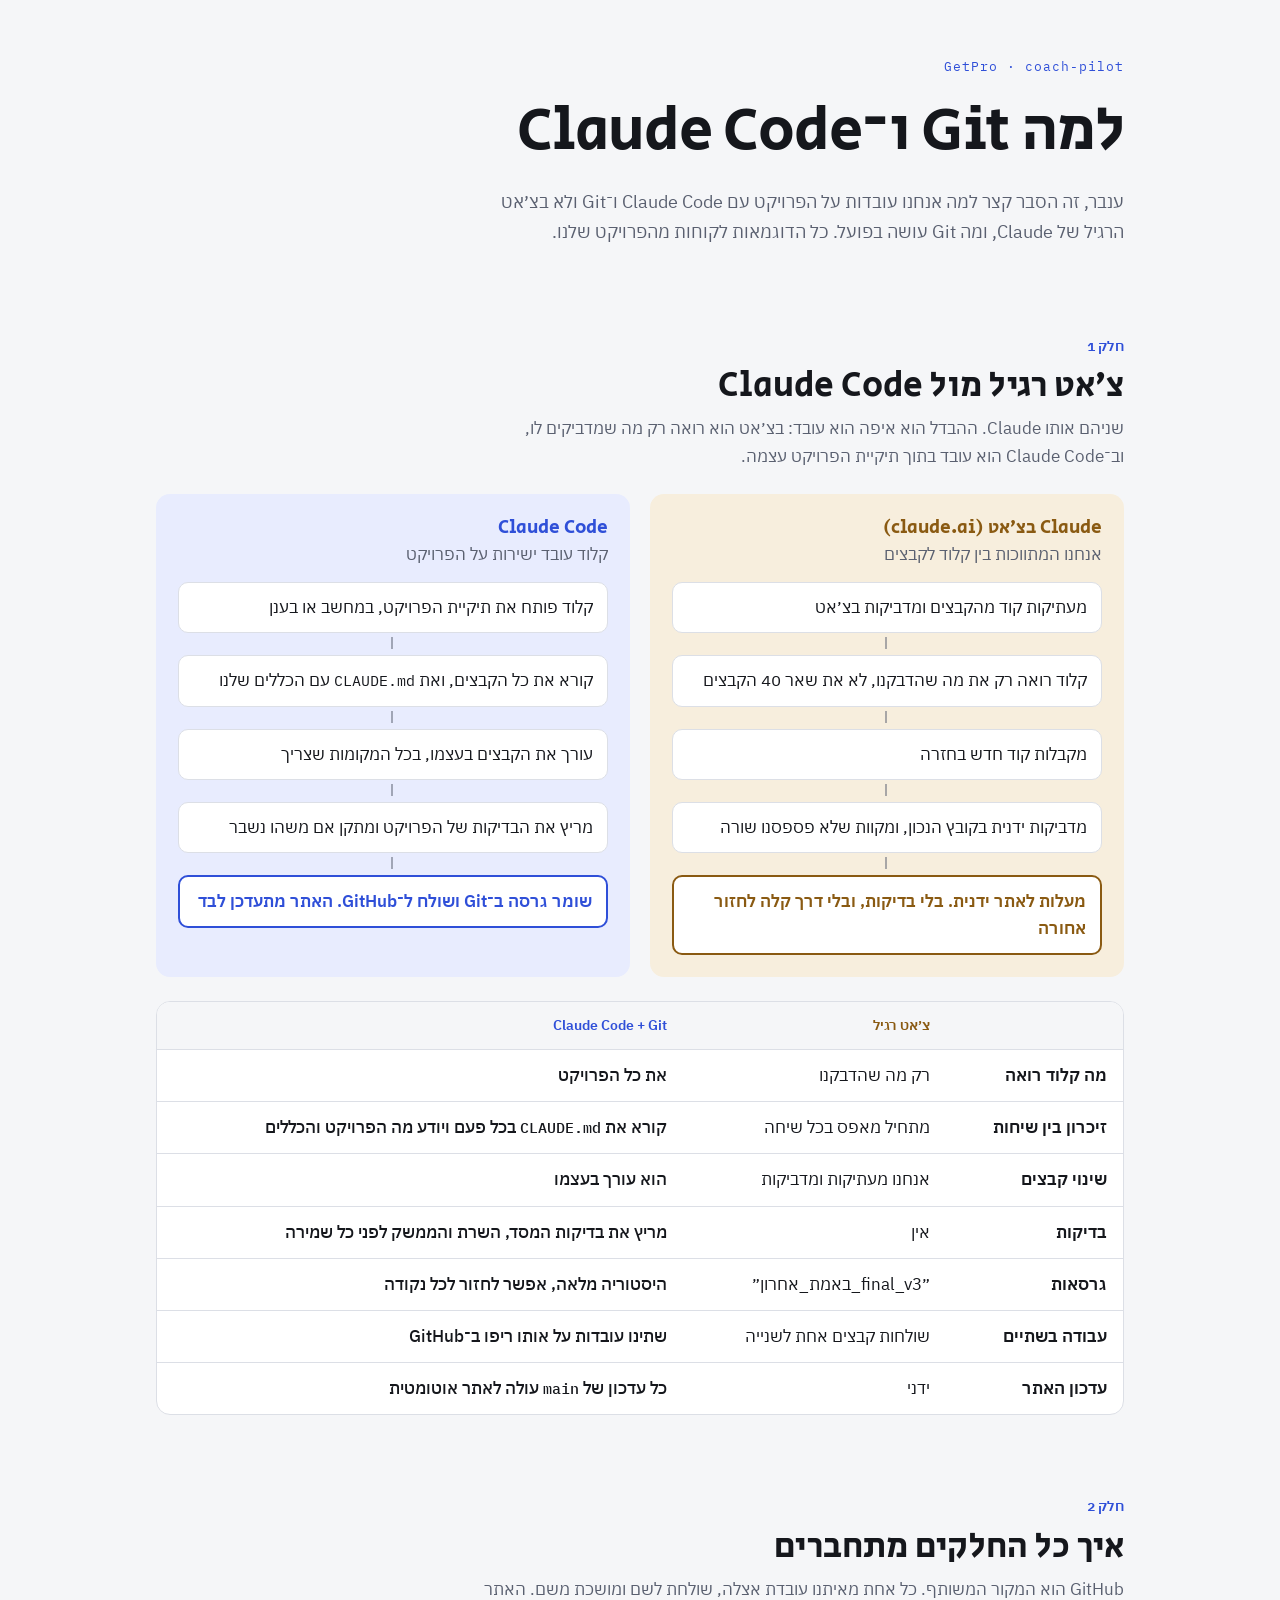
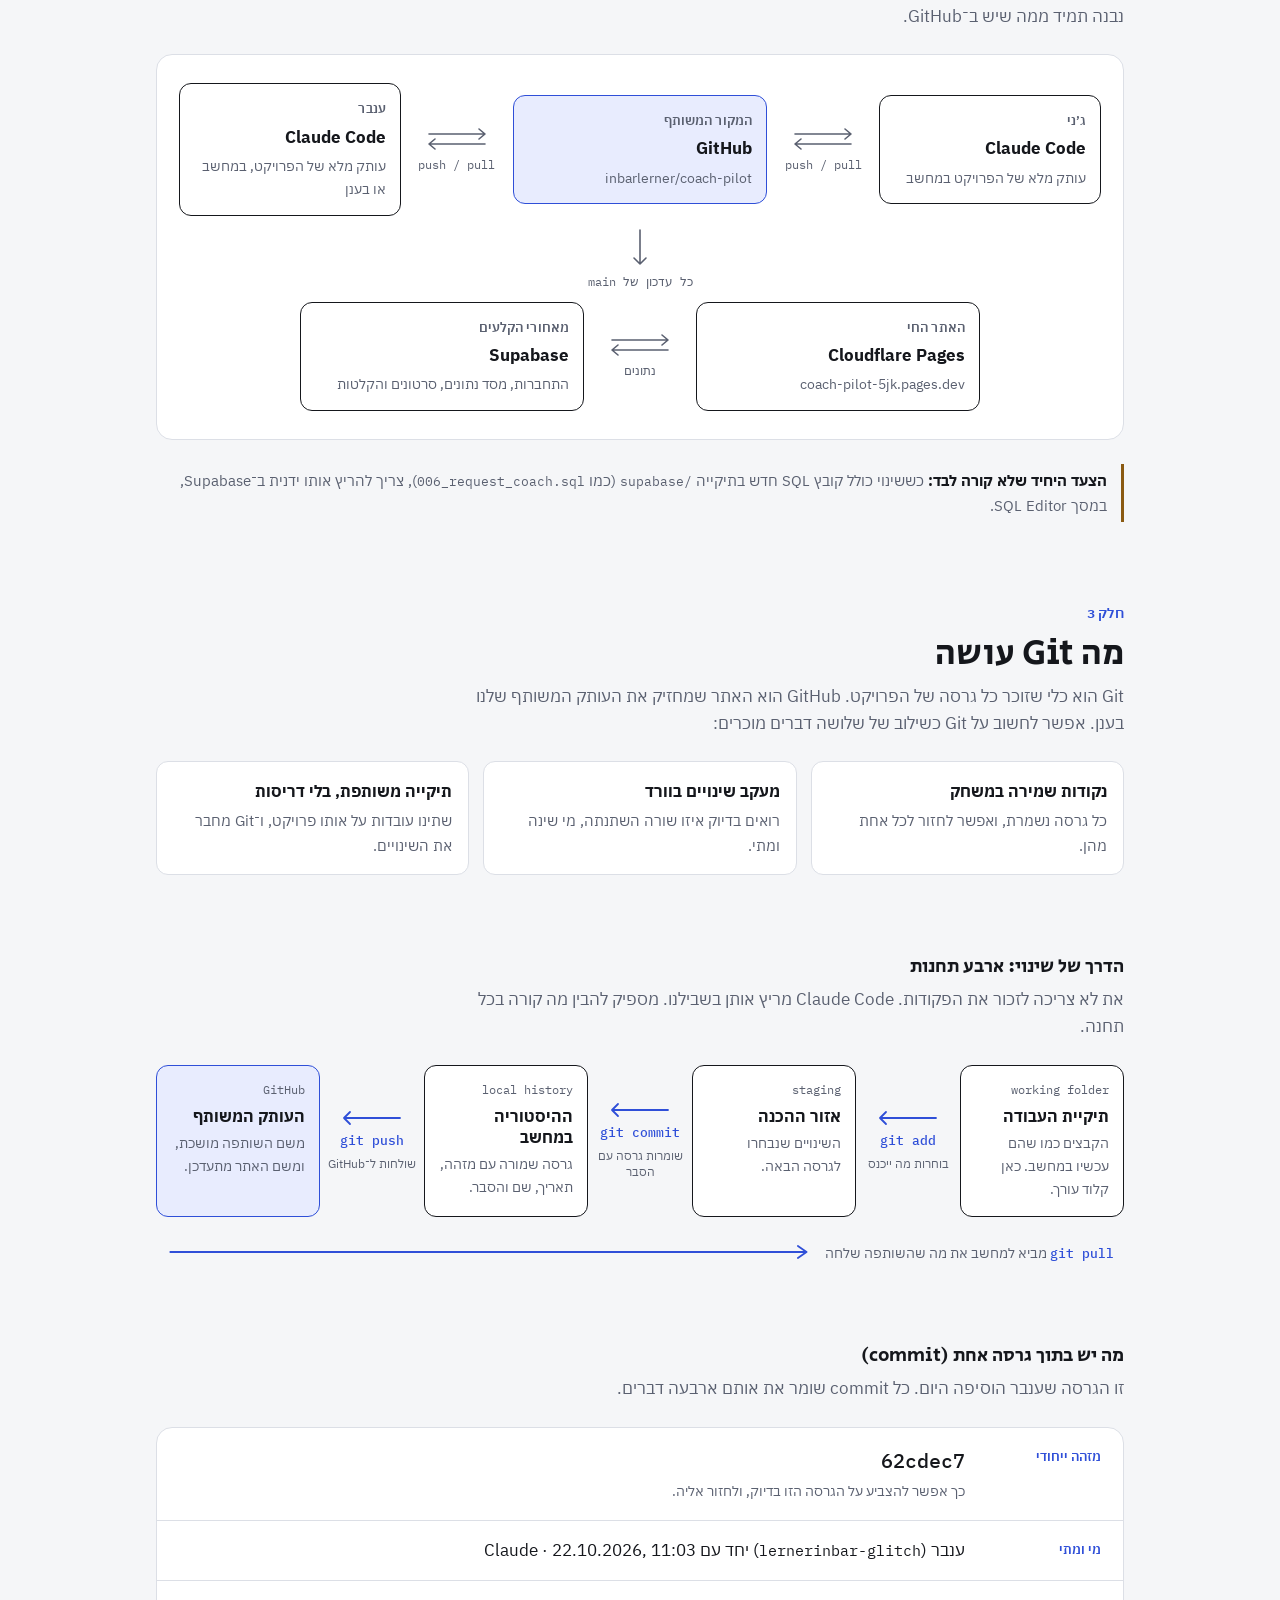
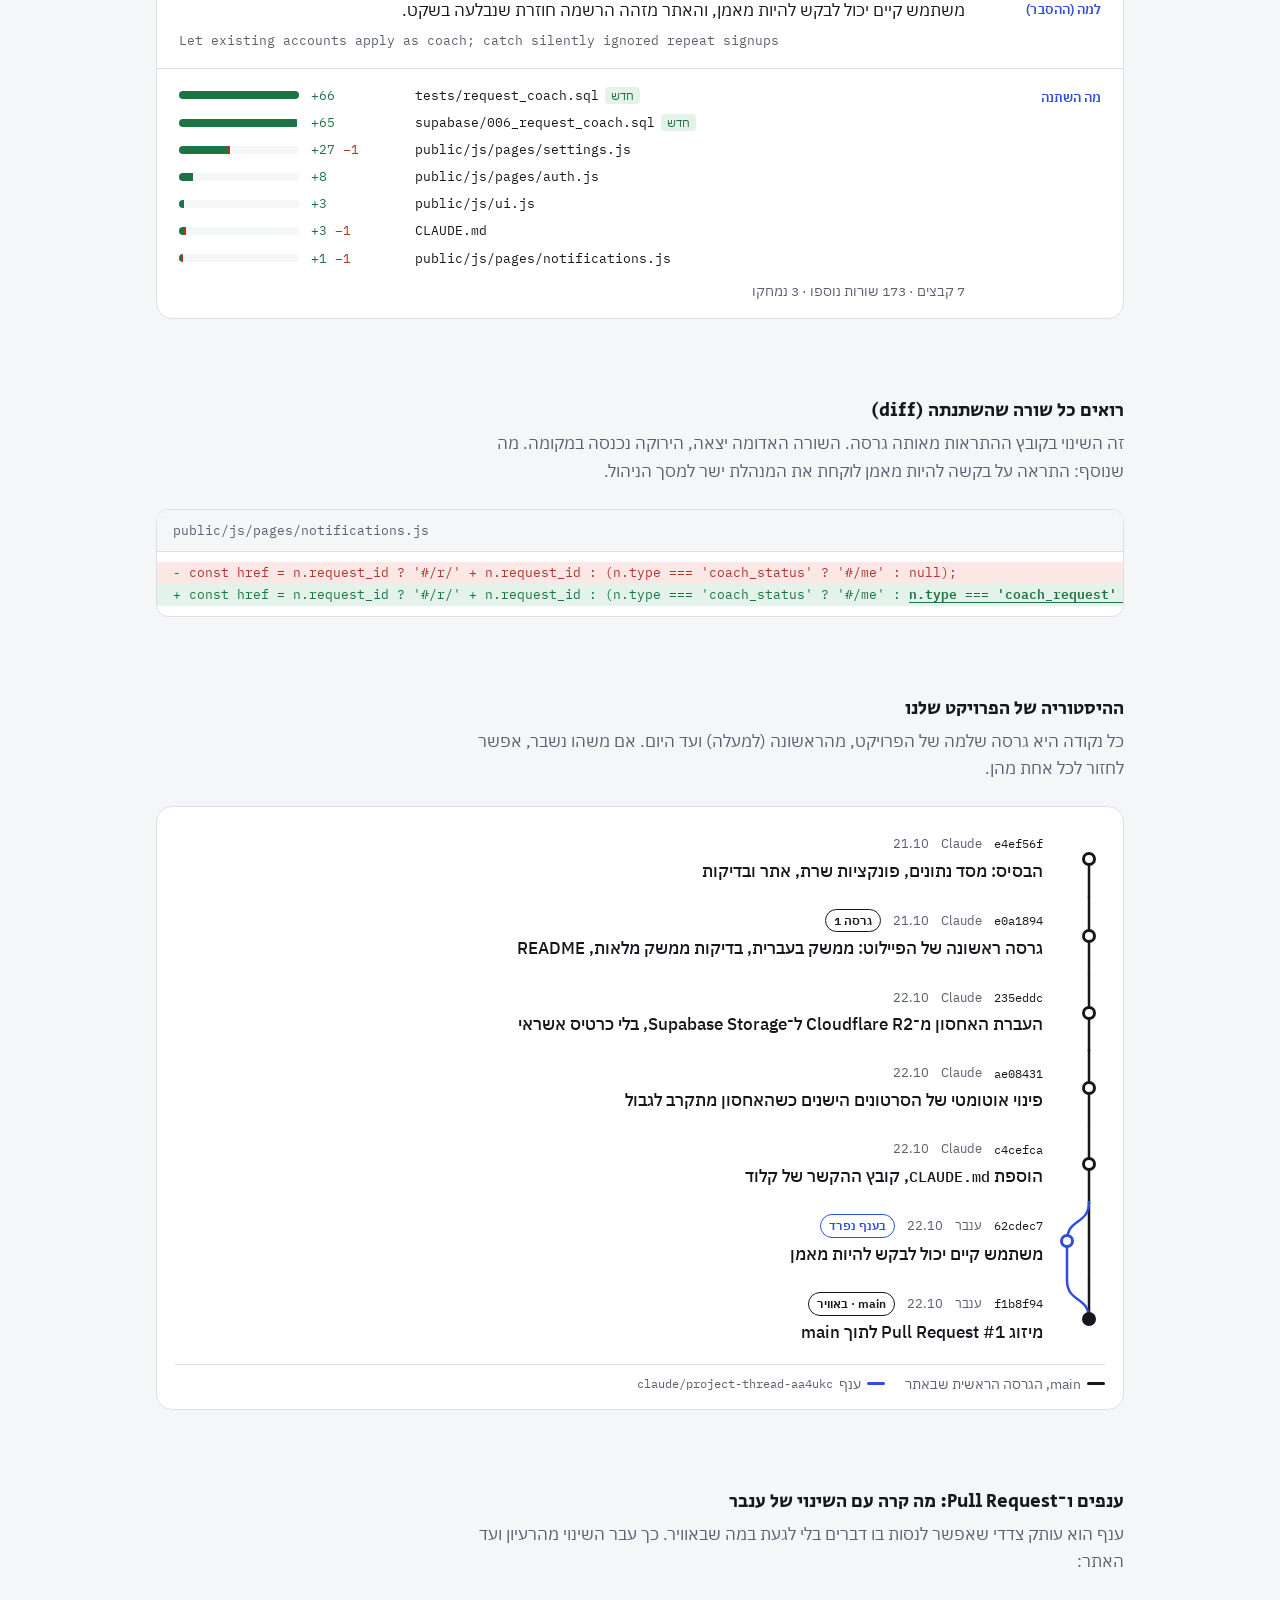
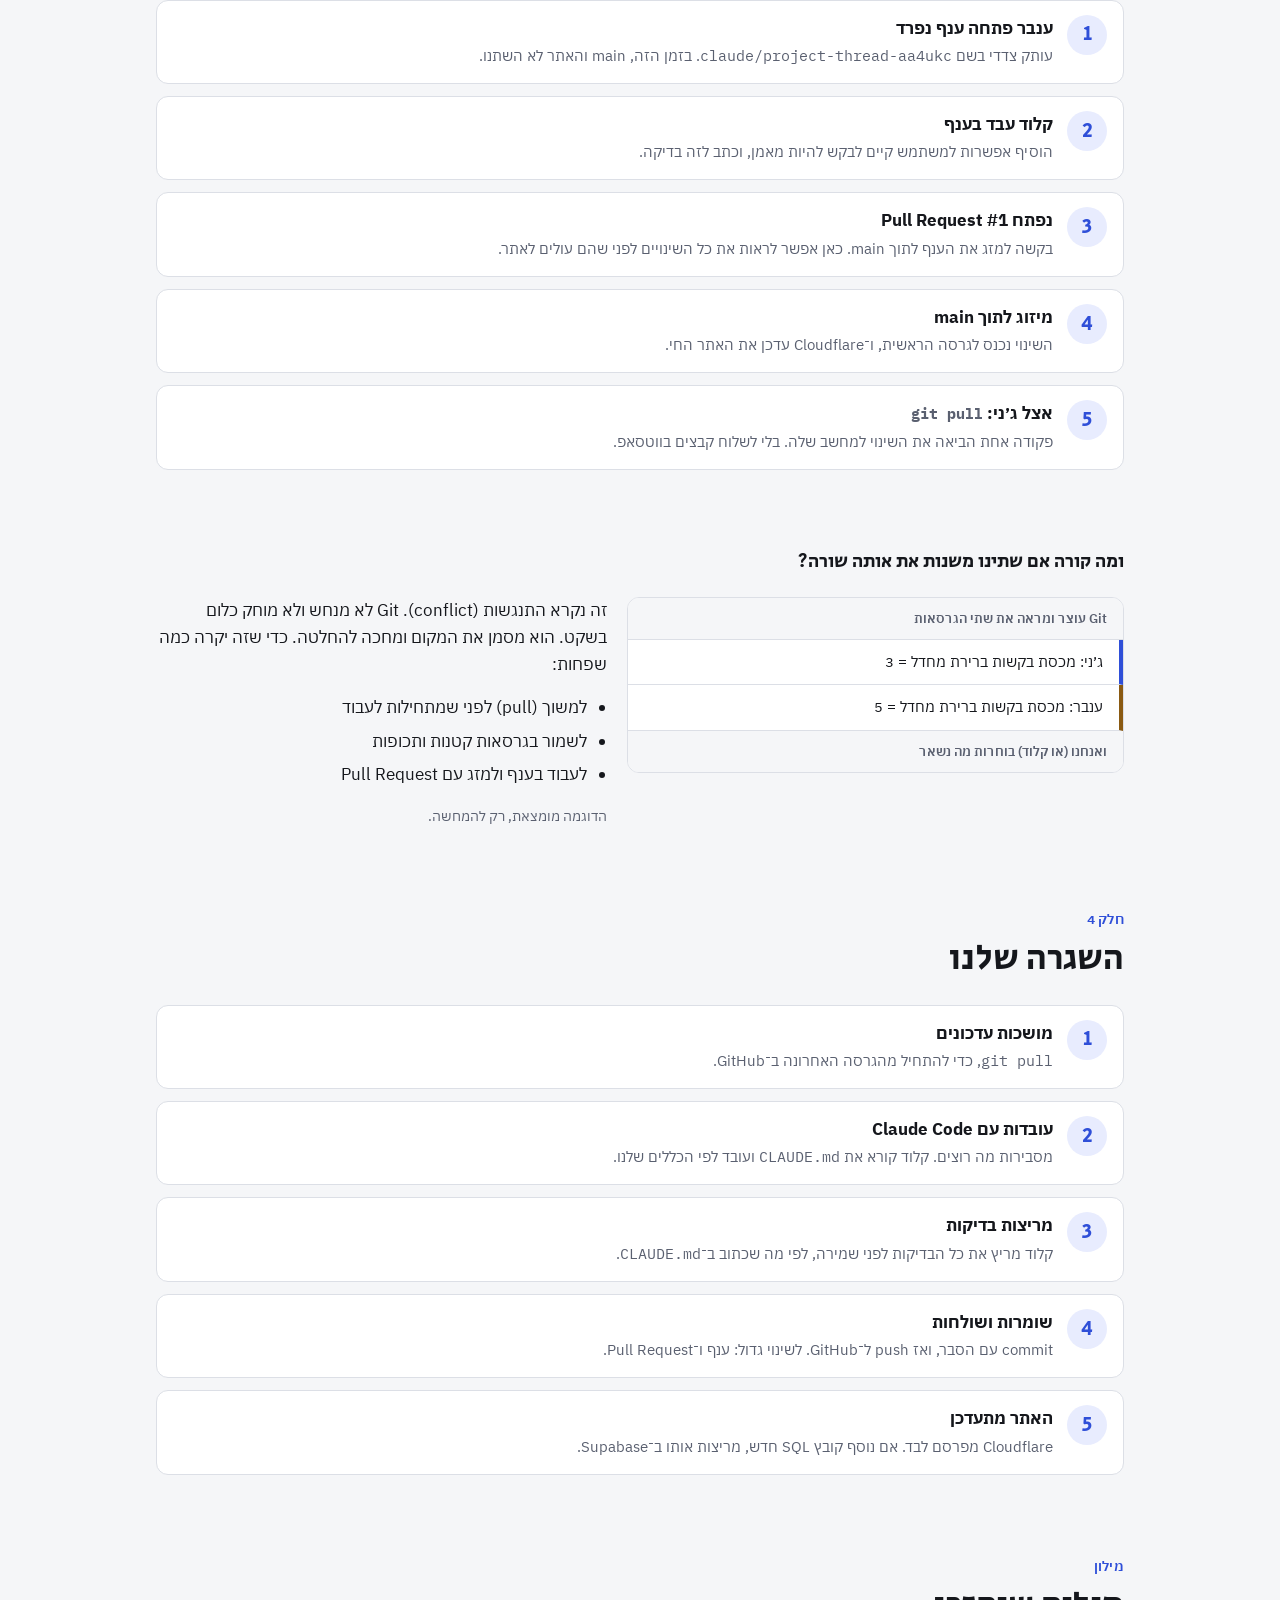
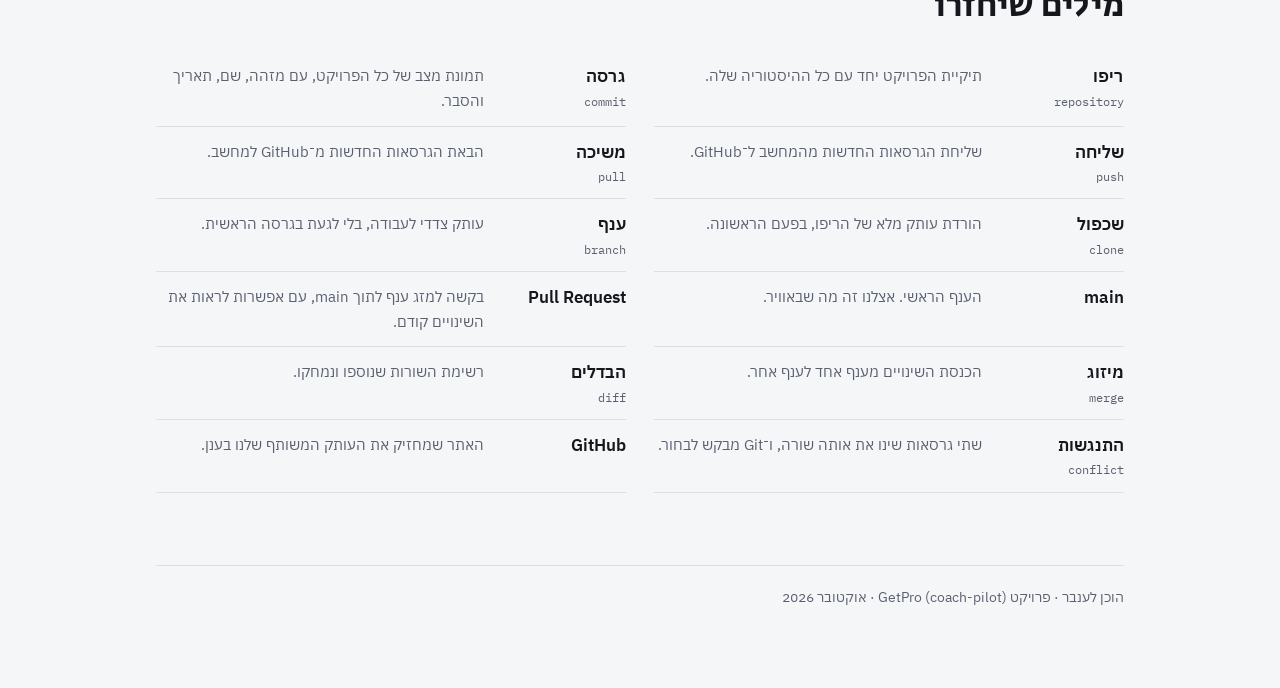
==== docs/git-for-inbar.html @ 62d268b4 "Add AI coach plan, kitesurf trick cards, Git explainer and meeting agenda - docs/ai-coach-plan.md: d" ====
<!doctype html>
<html lang="he" dir="rtl">
<head>
<meta charset="utf-8">
<meta name="viewport" content="width=device-width, initial-scale=1, viewport-fit=cover">
<title>למה Git ו־Claude Code</title>
<link rel="preconnect" href="https://fonts.googleapis.com">
<link rel="preconnect" href="https://fonts.gstatic.com" crossorigin>
<link rel="stylesheet" href="https://fonts.googleapis.com/css2?family=IBM+Plex+Mono:wght@400;500&family=IBM+Plex+Sans+Hebrew:wght@400;500;600;700&family=Secular+One&display=swap">
<style>
/* Layout: one reading column of stacked diagrams. Ink-on-paper like the GetPro UI, one cobalt accent for "the way we work". */
:root {
  --paper: #F5F6F8;
  --surface: #FFFFFF;
  --ink: #15171C;
  --muted: #5A6070;
  --line: #DCDFE6;
  --accent: #2F4FD8;
  --accent-soft: #E8ECFE;
  --warm: #8A5A12;
  --warm-soft: #F7EEDD;
  --add: #1C7445;
  --add-bg: #E3F3EA;
  --del: #B0342A;
  --del-bg: #FBE8E6;
  --display: "Secular One", "Arial Hebrew", "Rubik", system-ui, sans-serif;
  --body: "IBM Plex Sans Hebrew", "Arial Hebrew", "Segoe UI", system-ui, sans-serif;
  --mono: "IBM Plex Mono", ui-monospace, "SF Mono", Menlo, monospace;
  color-scheme: light;
}
@media (prefers-color-scheme: dark) {
  :root:not([data-theme="light"]) {
    --paper: #111318; --surface: #1A1D24; --ink: #ECEEF3; --muted: #A1A7B5; --line: #2D323C;
    --accent: #93A6FF; --accent-soft: #222A4A; --warm: #E6BE79; --warm-soft: #2E2616;
    --add: #74D3A0; --add-bg: #142E20; --del: #FF9188; --del-bg: #3A1D1A;
    color-scheme: dark;
  }
}
:root[data-theme="dark"] {
  --paper: #111318; --surface: #1A1D24; --ink: #ECEEF3; --muted: #A1A7B5; --line: #2D323C;
  --accent: #93A6FF; --accent-soft: #222A4A; --warm: #E6BE79; --warm-soft: #2E2616;
  --add: #74D3A0; --add-bg: #142E20; --del: #FF9188; --del-bg: #3A1D1A;
  color-scheme: dark;
}

* { box-sizing: border-box; }
html { padding-top: env(safe-area-inset-top, 0px); padding-bottom: env(safe-area-inset-bottom, 0px); }
body {
  margin: 0; background: var(--paper); color: var(--ink);
  font-family: var(--body); font-size: 16.5px; line-height: 1.65;
  -webkit-font-smoothing: antialiased;
}
.wrap {
  max-width: 1000px; margin: 0 auto;
  padding-left: max(16px, env(safe-area-inset-left, 0px));
  padding-right: max(16px, env(safe-area-inset-right, 0px));
  padding-block: 56px 80px;
}
h1, h2, h3 { font-family: var(--display); font-weight: 400; line-height: 1.2; text-wrap: balance; margin: 0; }
h1 { font-size: clamp(2.3rem, 6vw, 3.8rem); letter-spacing: -0.01em; }
h2 { font-size: clamp(1.6rem, 3.6vw, 2.2rem); }
h3 { font-size: 1.2rem; }
p { margin: 0; }
.ltr { direction: ltr; unicode-bidi: isolate; }
code, .mono { font-family: var(--mono); font-size: 0.88em; }
.muted { color: var(--muted); }
.stack { display: flex; flex-direction: column; gap: 16px; }
.prose { max-width: 66ch; }

/* hero */
.hero { display: flex; flex-direction: column; gap: 18px; padding-bottom: 8px; }
.kicker { font-family: var(--mono); font-size: 0.8rem; letter-spacing: 0.08em; color: var(--accent); direction: ltr; unicode-bidi: isolate; text-align: right; }
.lede { font-size: 1.15rem; color: var(--muted); max-width: 60ch; }

section { margin-top: 80px; display: flex; flex-direction: column; gap: 24px; }
.sec-head { display: flex; flex-direction: column; gap: 8px; }
.sec-label { font-size: 0.85rem; font-weight: 600; color: var(--accent); letter-spacing: 0.02em; }

/* --- 1. chat vs code --- */
.versus { display: grid; grid-template-columns: 1fr 1fr; gap: 20px; }
.lane { border-radius: 14px; padding: 22px; display: flex; flex-direction: column; gap: 14px; min-width: 0; }
.lane.chat { background: var(--warm-soft); }
.lane.code { background: var(--accent-soft); }
.lane-head { display: flex; flex-direction: column; gap: 2px; }
.lane.chat .lane-head h3 { color: var(--warm); }
.lane.code .lane-head h3 { color: var(--accent); }
.flow { list-style: none; margin: 0; padding: 0; display: flex; flex-direction: column; gap: 22px; }
.flow li {
  position: relative; background: var(--surface); border-radius: 10px; padding: 11px 14px;
  border: 1px solid var(--line);
}
.flow li:not(:last-child)::after {
  content: ""; position: absolute; right: 50%; bottom: -17px; width: 2px; height: 12px;
  background: var(--muted); opacity: 0.5;
}
.flow li.result { border: 2px solid currentColor; font-weight: 600; }
.lane.chat li.result { color: var(--warm); }
.lane.code li.result { color: var(--accent); }

.table-wrap { overflow-x: auto; border: 1px solid var(--line); border-radius: 14px; background: var(--surface); }
table { border-collapse: collapse; width: 100%; min-width: 560px; }
th, td { text-align: right; padding: 12px 16px; border-bottom: 1px solid var(--line); vertical-align: top; }
tr:last-child td { border-bottom: 0; }
thead th { font-size: 0.85rem; color: var(--muted); font-weight: 600; background: var(--paper); }
thead th.c-chat { color: var(--warm); }
thead th.c-code { color: var(--accent); }
td:first-child { font-weight: 600; white-space: nowrap; }
td.c-code { font-weight: 500; }

/* --- 2. map --- */
.map { background: var(--surface); border: 1px solid var(--line); border-radius: 16px; padding: 28px 22px; display: flex; flex-direction: column; gap: 10px; align-items: stretch; }
.map-row { display: grid; grid-template-columns: minmax(0,1fr) 96px minmax(0,1.15fr) 96px minmax(0,1fr); align-items: center; gap: 8px; }
.map-row.lower { grid-template-columns: minmax(0,1fr) 96px minmax(0,1fr); max-width: 680px; margin-inline: auto; width: 100%; }
.node { border: 1.5px solid var(--ink); border-radius: 12px; padding: 14px; display: flex; flex-direction: column; gap: 4px; min-width: 0; background: var(--surface); }
.node.hub { border-color: var(--accent); background: var(--accent-soft); }
.node .who { font-size: 0.8rem; color: var(--muted); font-weight: 600; }
.node strong { font-size: 1.05rem; }
.node .sub { font-size: 0.86rem; color: var(--muted); overflow-wrap: anywhere; }
.link { display: flex; flex-direction: column; align-items: center; gap: 2px; color: var(--muted); font-family: var(--mono); font-size: 0.75rem; text-align: center; }
.link svg { width: 72px; height: 28px; display: block; }
.link svg path { stroke: currentColor; fill: none; stroke-width: 1.6; stroke-linecap: round; stroke-linejoin: round; }
.down { display: flex; justify-content: center; }
.down .link svg { width: 28px; height: 44px; }
.note { border-inline-start: 3px solid var(--warm); padding: 4px 14px; color: var(--muted); font-size: 0.95rem; }
.note strong { color: var(--ink); }

/* --- 3. git --- */
.analogies { display: grid; grid-template-columns: repeat(3, minmax(0,1fr)); gap: 14px; }
.analogy { background: var(--surface); border: 1px solid var(--line); border-radius: 12px; padding: 16px; display: flex; flex-direction: column; gap: 4px; }
.analogy strong { font-size: 1.02rem; }
.analogy span { color: var(--muted); font-size: 0.93rem; }

.pipeline { display: grid; grid-template-columns: minmax(0,1fr) 92px minmax(0,1fr) 92px minmax(0,1fr) 92px minmax(0,1fr); align-items: stretch; gap: 6px; }
.station { background: var(--surface); border: 1.5px solid var(--ink); border-radius: 12px; padding: 14px; display: flex; flex-direction: column; gap: 6px; min-width: 0; }
.station.hub { border-color: var(--accent); background: var(--accent-soft); }
.station .tag { font-family: var(--mono); font-size: 0.72rem; color: var(--muted); direction: ltr; text-align: right; }
.station strong { font-size: 1.02rem; line-height: 1.3; }
.station span { font-size: 0.88rem; color: var(--muted); }
.step-arrow { display: flex; flex-direction: column; align-items: center; justify-content: center; gap: 4px; color: var(--accent); text-align: center; }
.step-arrow svg { width: 64px; height: 16px; }
.step-arrow svg path { stroke: currentColor; fill: none; stroke-width: 1.8; stroke-linecap: round; stroke-linejoin: round; }
.step-arrow code { font-weight: 500; font-size: 0.8rem; direction: ltr; }
.step-arrow small { color: var(--muted); font-size: 0.78rem; line-height: 1.3; }
.pullback { display: flex; align-items: center; gap: 12px; color: var(--accent); padding-inline: 10px; }
.pullback svg { flex: 1; height: 16px; min-width: 0; }
.pullback svg path { stroke: currentColor; fill: none; stroke-width: 1.8; stroke-linecap: round; stroke-linejoin: round; }
.pullback span { font-size: 0.9rem; color: var(--muted); white-space: nowrap; }
.pullback code { color: var(--accent); font-weight: 500; }

.commit-card { background: var(--surface); border: 1px solid var(--line); border-radius: 16px; overflow: hidden; }
.cc-part { padding: 16px 22px; border-bottom: 1px solid var(--line); display: grid; grid-template-columns: 120px minmax(0,1fr); gap: 16px; align-items: start; }
.cc-part:last-child { border-bottom: 0; }
.cc-label { font-size: 0.82rem; font-weight: 600; color: var(--accent); padding-top: 2px; }
.cc-hash { font-family: var(--mono); font-size: 1.25rem; font-weight: 500; direction: ltr; text-align: right; }
.cc-msg-en { font-family: var(--mono); font-size: 0.82rem; color: var(--muted); direction: ltr; text-align: left; }
.files { list-style: none; margin: 0; padding: 0; display: flex; flex-direction: column; gap: 6px; }
.files li { display: grid; grid-template-columns: minmax(0,1fr) 92px 120px; gap: 12px; align-items: center; font-size: 0.9rem; }
.files .path { font-family: var(--mono); font-size: 0.8rem; direction: ltr; text-align: left; overflow-wrap: anywhere; }
.files .nums { font-family: var(--mono); font-size: 0.8rem; direction: ltr; text-align: left; font-variant-numeric: tabular-nums; }
.files .nums .a { color: var(--add); }
.files .nums .d { color: var(--del); }
.bar { display: flex; height: 8px; border-radius: 4px; overflow: hidden; background: var(--paper); direction: ltr; }
.bar i { display: block; height: 100%; }
.bar .a { background: var(--add); }
.bar .d { background: var(--del); }
.new { font-family: var(--body); font-size: 0.72rem; background: var(--add-bg); color: var(--add); padding: 1px 6px; border-radius: 4px; margin-inline-start: 6px; }
.totals { font-size: 0.9rem; color: var(--muted); }

.diff { border: 1px solid var(--line); border-radius: 12px; overflow: hidden; background: var(--surface); }
.diff-head { font-family: var(--mono); font-size: 0.8rem; padding: 10px 16px; background: var(--paper); border-bottom: 1px solid var(--line); direction: ltr; text-align: left; color: var(--muted); }
.diff-body { overflow-x: auto; direction: ltr; }
.diff pre { margin: 0; font-family: var(--mono); font-size: 0.8rem; line-height: 1.7; padding: 10px 0; min-width: max-content; }
.diff pre span { display: block; padding: 0 16px; white-space: pre; }
.diff .rm { background: var(--del-bg); color: var(--del); }
.diff .ad { background: var(--add-bg); color: var(--add); }
.diff mark { background: transparent; color: inherit; font-weight: 600; text-decoration: underline; text-underline-offset: 3px; }

.history { background: var(--surface); border: 1px solid var(--line); border-radius: 16px; padding: 14px 18px; }
.commit { display: grid; grid-template-columns: 52px minmax(0,1fr); gap: 10px; }
.rail { position: relative; }
.rail svg { position: absolute; inset: 0; width: 100%; height: 100%; overflow: visible; }
.rail path { fill: none; stroke-width: 2.5; vector-effect: non-scaling-stroke; stroke-linecap: round; }
.rail .m { stroke: var(--ink); }
.rail .b { stroke: var(--accent); }
.dot { position: absolute; top: 50%; width: 14px; height: 14px; border-radius: 50%; transform: translate(-50%, -50%); background: var(--surface); border: 3px solid var(--ink); }
.dot.main { left: 36px; }
.dot.branch { left: 14px; border-color: var(--accent); }
.dot.merge { left: 36px; background: var(--ink); }
.c-body { padding-block: 12px; display: flex; flex-direction: column; gap: 3px; min-width: 0; }
.c-meta { display: flex; flex-wrap: wrap; gap: 6px 12px; align-items: center; font-size: 0.82rem; color: var(--muted); }
.c-meta .mono { color: var(--ink); direction: ltr; }
.chip { font-size: 0.74rem; font-weight: 600; padding: 1px 8px; border-radius: 999px; border: 1px solid currentColor; }
.chip.acc { color: var(--accent); }
.chip.ink { color: var(--ink); }
.c-title { font-weight: 500; }
.legend { display: flex; flex-wrap: wrap; gap: 8px 20px; font-size: 0.85rem; color: var(--muted); padding-top: 8px; border-top: 1px solid var(--line); margin-top: 6px; }
.legend span { display: inline-flex; align-items: center; gap: 6px; }
.legend i { display: inline-block; width: 18px; height: 3px; border-radius: 2px; }

.steps { list-style: none; margin: 0; padding: 0; display: grid; gap: 12px; counter-reset: s; }
.steps li { counter-increment: s; display: grid; grid-template-columns: 40px minmax(0,1fr); gap: 14px; align-items: start; background: var(--surface); border: 1px solid var(--line); border-radius: 12px; padding: 14px 16px; }
.steps li::before { content: counter(s); font-family: var(--display); font-size: 1.3rem; width: 40px; height: 40px; border-radius: 50%; display: grid; place-items: center; background: var(--accent-soft); color: var(--accent); }
.steps strong { display: block; }
.steps span { color: var(--muted); font-size: 0.95rem; }

.conflict { display: grid; grid-template-columns: minmax(0,1.1fr) minmax(0,1fr); gap: 20px; align-items: start; }
.vs-box { border: 1px solid var(--line); border-radius: 12px; overflow: hidden; background: var(--surface); font-size: 0.92rem; }
.vs-box div { padding: 10px 16px; border-bottom: 1px solid var(--line); }
.vs-box div:last-child { border-bottom: 0; }
.vs-box .h { font-size: 0.8rem; font-weight: 600; color: var(--muted); background: var(--paper); }
.vs-box .me { border-inline-start: 4px solid var(--accent); }
.vs-box .her { border-inline-start: 4px solid var(--warm); }
.tips { margin: 0; padding-inline-start: 20px; display: flex; flex-direction: column; gap: 6px; }

.glossary { display: grid; grid-template-columns: repeat(2, minmax(0,1fr)); gap: 0 28px; margin: 0; }
.glossary div { padding: 12px 0; border-bottom: 1px solid var(--line); display: grid; grid-template-columns: 130px minmax(0,1fr); gap: 12px; }
.glossary dt { font-weight: 600; }
.glossary dt .mono { display: block; font-weight: 400; color: var(--muted); font-size: 0.78rem; direction: ltr; text-align: right; }
.glossary dd { margin: 0; color: var(--muted); font-size: 0.95rem; }

footer { margin-top: 72px; padding-top: 20px; border-top: 1px solid var(--line); font-size: 0.85rem; color: var(--muted); }

@media (max-width: 760px) {
  .versus, .analogies, .conflict, .glossary { grid-template-columns: 1fr; }
  .map-row, .map-row.lower { grid-template-columns: 1fr; }
  .map-row .link svg { transform: rotate(90deg); width: 44px; height: 28px; margin-block: 6px; }
  .pipeline { grid-template-columns: 1fr; }
  .step-arrow { flex-direction: row; gap: 10px; padding-block: 4px; }
  .step-arrow svg { transform: rotate(-90deg); width: 36px; }
  .pullback svg { display: none; }
  .pullback { padding-inline: 0; }
  .pullback span { white-space: normal; }
  .cc-part { grid-template-columns: 1fr; gap: 6px; }
  .files li { grid-template-columns: minmax(0,1fr) 82px; }
  .files .bar { display: none; }
  .glossary div { grid-template-columns: 110px minmax(0,1fr); }
}
@media (prefers-reduced-motion: no-preference) {
  .flow li, .station, .node { transition: transform .2s ease; }
}
</style>
</head>
<body>
<div class="wrap">

  <header class="hero">
    <div class="kicker">GetPro · coach-pilot</div>
    <h1>למה Git ו־Claude Code</h1>
    <p class="lede">ענבר, זה הסבר קצר למה אנחנו עובדות על הפרויקט עם Claude Code ו־Git ולא בצ׳אט הרגיל של Claude, ומה Git עושה בפועל. כל הדוגמאות לקוחות מהפרויקט שלנו.</p>
  </header>

  <!-- 1 -->
  <section>
    <div class="sec-head">
      <div class="sec-label">חלק 1</div>
      <h2>צ׳אט רגיל מול Claude Code</h2>
      <p class="prose muted">שניהם אותו Claude. ההבדל הוא איפה הוא עובד: בצ׳אט הוא רואה רק מה שמדביקים לו, וב־Claude Code הוא עובד בתוך תיקיית הפרויקט עצמה.</p>
    </div>

    <div class="versus">
      <div class="lane chat">
        <div class="lane-head">
          <h3>Claude בצ׳אט (claude.ai)</h3>
          <span class="muted">אנחנו המתווכות בין קלוד לקבצים</span>
        </div>
        <ol class="flow">
          <li>מעתיקות קוד מהקבצים ומדביקות בצ׳אט</li>
          <li>קלוד רואה רק את מה שהדבקנו, לא את שאר 40 הקבצים</li>
          <li>מקבלות קוד חדש בחזרה</li>
          <li>מדביקות ידנית בקובץ הנכון, ומקוות שלא פספסנו שורה</li>
          <li class="result">מעלות לאתר ידנית. בלי בדיקות, ובלי דרך קלה לחזור אחורה</li>
        </ol>
      </div>
      <div class="lane code">
        <div class="lane-head">
          <h3>Claude Code</h3>
          <span class="muted">קלוד עובד ישירות על הפרויקט</span>
        </div>
        <ol class="flow">
          <li>קלוד פותח את תיקיית הפרויקט, במחשב או בענן</li>
          <li>קורא את כל הקבצים, ואת <span class="ltr mono">CLAUDE.md</span> עם הכללים שלנו</li>
          <li>עורך את הקבצים בעצמו, בכל המקומות שצריך</li>
          <li>מריץ את הבדיקות של הפרויקט ומתקן אם משהו נשבר</li>
          <li class="result">שומר גרסה ב־Git ושולח ל־GitHub. האתר מתעדכן לבד</li>
        </ol>
      </div>
    </div>

    <div class="table-wrap">
      <table>
        <thead>
          <tr><th></th><th class="c-chat">צ׳אט רגיל</th><th class="c-code">Claude Code + Git</th></tr>
        </thead>
        <tbody>
          <tr><td>מה קלוד רואה</td><td>רק מה שהדבקנו</td><td class="c-code">את כל הפרויקט</td></tr>
          <tr><td>זיכרון בין שיחות</td><td>מתחיל מאפס בכל שיחה</td><td class="c-code">קורא את <span class="ltr mono">CLAUDE.md</span> בכל פעם ויודע מה הפרויקט והכללים</td></tr>
          <tr><td>שינוי קבצים</td><td>אנחנו מעתיקות ומדביקות</td><td class="c-code">הוא עורך בעצמו</td></tr>
          <tr><td>בדיקות</td><td>אין</td><td class="c-code">מריץ את בדיקות המסד, השרת והממשק לפני כל שמירה</td></tr>
          <tr><td>גרסאות</td><td>‏״final_v3_באמת_אחרון״</td><td class="c-code">היסטוריה מלאה, אפשר לחזור לכל נקודה</td></tr>
          <tr><td>עבודה בשתיים</td><td>שולחות קבצים אחת לשנייה</td><td class="c-code">שתינו עובדות על אותו ריפו ב־GitHub</td></tr>
          <tr><td>עדכון האתר</td><td>ידני</td><td class="c-code">כל עדכון של <span class="ltr mono">main</span> עולה לאתר אוטומטית</td></tr>
        </tbody>
      </table>
    </div>
  </section>

  <!-- 2 -->
  <section>
    <div class="sec-head">
      <div class="sec-label">חלק 2</div>
      <h2>איך כל החלקים מתחברים</h2>
      <p class="prose muted">GitHub הוא המקור המשותף. כל אחת מאיתנו עובדת אצלה, שולחת לשם ומושכת משם. האתר נבנה תמיד ממה שיש ב־GitHub.</p>
    </div>

    <div class="map">
      <div class="map-row">
        <div class="node">
          <span class="who">ג׳ני</span>
          <strong>Claude Code</strong>
          <span class="sub">עותק מלא של הפרויקט במחשב</span>
        </div>
        <div class="link">
          <svg viewBox="0 0 72 28" aria-hidden="true"><path d="M8 9 H64 M58 4 L64 9 L58 14"/><path d="M64 19 H8 M14 14 L8 19 L14 24"/></svg>
          <span>push / pull</span>
        </div>
        <div class="node hub">
          <span class="who">המקור המשותף</span>
          <strong>GitHub</strong>
          <span class="sub ltr" style="text-align:right">inbarlerner/coach-pilot</span>
        </div>
        <div class="link">
          <svg viewBox="0 0 72 28" aria-hidden="true"><path d="M8 9 H64 M58 4 L64 9 L58 14"/><path d="M64 19 H8 M14 14 L8 19 L14 24"/></svg>
          <span>push / pull</span>
        </div>
        <div class="node">
          <span class="who">ענבר</span>
          <strong>Claude Code</strong>
          <span class="sub">עותק מלא של הפרויקט, במחשב או בענן</span>
        </div>
      </div>

      <div class="down">
        <div class="link">
          <svg viewBox="0 0 28 44" aria-hidden="true"><path d="M14 4 V38 M8 32 L14 38 L20 32"/></svg>
          <span>כל עדכון של main</span>
        </div>
      </div>

      <div class="map-row lower">
        <div class="node">
          <span class="who">האתר החי</span>
          <strong>Cloudflare Pages</strong>
          <span class="sub ltr" style="text-align:right">coach-pilot-5jk.pages.dev</span>
        </div>
        <div class="link">
          <svg viewBox="0 0 72 28" aria-hidden="true"><path d="M8 9 H64 M58 4 L64 9 L58 14"/><path d="M64 19 H8 M14 14 L8 19 L14 24"/></svg>
          <span>נתונים</span>
        </div>
        <div class="node">
          <span class="who">מאחורי הקלעים</span>
          <strong>Supabase</strong>
          <span class="sub">התחברות, מסד נתונים, סרטונים והקלטות</span>
        </div>
      </div>
    </div>

    <p class="note"><strong>הצעד היחיד שלא קורה לבד:</strong> כששינוי כולל קובץ SQL חדש בתיקייה <span class="ltr mono">supabase/</span> (כמו <span class="ltr mono">006_request_coach.sql</span>), צריך להריץ אותו ידנית ב־Supabase, במסך SQL Editor.</p>
  </section>

  <!-- 3 -->
  <section>
    <div class="sec-head">
      <div class="sec-label">חלק 3</div>
      <h2>מה Git עושה</h2>
      <p class="prose muted">Git הוא כלי שזוכר כל גרסה של הפרויקט. GitHub הוא האתר שמחזיק את העותק המשותף שלנו בענן. אפשר לחשוב על Git כשילוב של שלושה דברים מוכרים:</p>
    </div>
    <div class="analogies">
      <div class="analogy"><strong>נקודות שמירה במשחק</strong><span>כל גרסה נשמרת, ואפשר לחזור לכל אחת מהן.</span></div>
      <div class="analogy"><strong>מעקב שינויים בוורד</strong><span>רואים בדיוק איזו שורה השתנתה, מי שינה ומתי.</span></div>
      <div class="analogy"><strong>תיקייה משותפת, בלי דריסות</strong><span>שתינו עובדות על אותו פרויקט, ו־Git מחבר את השינויים.</span></div>
    </div>
  </section>

  <section>
    <div class="sec-head">
      <h3>הדרך של שינוי: ארבע תחנות</h3>
      <p class="prose muted">את לא צריכה לזכור את הפקודות. Claude Code מריץ אותן בשבילנו. מספיק להבין מה קורה בכל תחנה.</p>
    </div>
    <div class="pipeline">
      <div class="station">
        <span class="tag">working folder</span>
        <strong>תיקיית העבודה</strong>
        <span>הקבצים כמו שהם עכשיו במחשב. כאן קלוד עורך.</span>
      </div>
      <div class="step-arrow">
        <svg viewBox="0 0 64 16" aria-hidden="true"><path d="M60 8 H4 M10 2 L4 8 L10 14"/></svg>
        <code>git add</code><small>בוחרות מה ייכנס</small>
      </div>
      <div class="station">
        <span class="tag">staging</span>
        <strong>אזור ההכנה</strong>
        <span>השינויים שנבחרו לגרסה הבאה.</span>
      </div>
      <div class="step-arrow">
        <svg viewBox="0 0 64 16" aria-hidden="true"><path d="M60 8 H4 M10 2 L4 8 L10 14"/></svg>
        <code>git commit</code><small>שומרות גרסה עם הסבר</small>
      </div>
      <div class="station">
        <span class="tag">local history</span>
        <strong>ההיסטוריה במחשב</strong>
        <span>גרסה שמורה עם מזהה, תאריך, שם והסבר.</span>
      </div>
      <div class="step-arrow">
        <svg viewBox="0 0 64 16" aria-hidden="true"><path d="M60 8 H4 M10 2 L4 8 L10 14"/></svg>
        <code>git push</code><small>שולחות ל־GitHub</small>
      </div>
      <div class="station hub">
        <span class="tag">GitHub</span>
        <strong>העותק המשותף</strong>
        <span>משם השותפה מושכת, ומשם האתר מתעדכן.</span>
      </div>
    </div>
    <div class="pullback">
      <span><code class="ltr">git pull</code> מביא למחשב את מה שהשותפה שלחה</span>
      <svg viewBox="0 0 600 16" preserveAspectRatio="none" aria-hidden="true"><path d="M4 8 H594 M586 2 L594 8 L586 14" vector-effect="non-scaling-stroke"/></svg>
    </div>
  </section>

  <section>
    <div class="sec-head">
      <h3>מה יש בתוך גרסה אחת (commit)</h3>
      <p class="prose muted">זו הגרסה שענבר הוסיפה היום. כל commit שומר את אותם ארבעה דברים.</p>
    </div>
    <div class="commit-card">
      <div class="cc-part">
        <div class="cc-label">מזהה ייחודי</div>
        <div><div class="cc-hash">62cdec7</div><span class="muted" style="font-size:.9rem">כך אפשר להצביע על הגרסה הזו בדיוק, ולחזור אליה.</span></div>
      </div>
      <div class="cc-part">
        <div class="cc-label">מי ומתי</div>
        <div>ענבר (<span class="ltr mono">lernerinbar-glitch</span>) יחד עם Claude · 22.10.2026, 11:03</div>
      </div>
      <div class="cc-part">
        <div class="cc-label">למה (ההסבר)</div>
        <div class="stack" style="gap:6px">
          <div>משתמש קיים יכול לבקש להיות מאמן, והאתר מזהה הרשמה חוזרת שנבלעה בשקט.</div>
          <div class="cc-msg-en">Let existing accounts apply as coach; catch silently ignored repeat signups</div>
        </div>
      </div>
      <div class="cc-part">
        <div class="cc-label">מה השתנה</div>
        <div class="stack" style="gap:10px">
          <ul class="files">
            <li><span class="path">tests/request_coach.sql<span class="new">חדש</span></span><span class="nums"><span class="a">+66</span></span><span class="bar"><i class="a" style="width:100%"></i></span></li>
            <li><span class="path">supabase/006_request_coach.sql<span class="new">חדש</span></span><span class="nums"><span class="a">+65</span></span><span class="bar"><i class="a" style="width:98%"></i></span></li>
            <li><span class="path">public/js/pages/settings.js</span><span class="nums"><span class="a">+27</span> <span class="d">−1</span></span><span class="bar"><i class="a" style="width:41%"></i><i class="d" style="width:1.5%"></i></span></li>
            <li><span class="path">public/js/pages/auth.js</span><span class="nums"><span class="a">+8</span></span><span class="bar"><i class="a" style="width:12%"></i></span></li>
            <li><span class="path">public/js/ui.js</span><span class="nums"><span class="a">+3</span></span><span class="bar"><i class="a" style="width:4.5%"></i></span></li>
            <li><span class="path">CLAUDE.md</span><span class="nums"><span class="a">+3</span> <span class="d">−1</span></span><span class="bar"><i class="a" style="width:4.5%"></i><i class="d" style="width:1.5%"></i></span></li>
            <li><span class="path">public/js/pages/notifications.js</span><span class="nums"><span class="a">+1</span> <span class="d">−1</span></span><span class="bar"><i class="a" style="width:1.5%"></i><i class="d" style="width:1.5%"></i></span></li>
          </ul>
          <div class="totals">7 קבצים · <span class="ltr">173</span> שורות נוספו · <span class="ltr">3</span> נמחקו</div>
        </div>
      </div>
    </div>
  </section>

  <section>
    <div class="sec-head">
      <h3>רואים כל שורה שהשתנתה (diff)</h3>
      <p class="prose muted">זה השינוי בקובץ ההתראות מאותה גרסה. השורה האדומה יצאה, הירוקה נכנסה במקומה. מה שנוסף: התראה על בקשה להיות מאמן לוקחת את המנהלת ישר למסך הניהול.</p>
    </div>
    <div class="diff">
      <div class="diff-head">public/js/pages/notifications.js</div>
      <div class="diff-body">
<pre><span class="rm">- const href = n.request_id ? '#/r/' + n.request_id : (n.type === 'coach_status' ? '#/me' : null);</span><span class="ad">+ const href = n.request_id ? '#/r/' + n.request_id : (n.type === 'coach_status' ? '#/me' : <mark>n.type === 'coach_request' ? '#/admin'</mark> : null);</span></pre>
      </div>
    </div>
  </section>

  <section>
    <div class="sec-head">
      <h3>ההיסטוריה של הפרויקט שלנו</h3>
      <p class="prose muted">כל נקודה היא גרסה שלמה של הפרויקט, מהראשונה (למעלה) ועד היום. אם משהו נשבר, אפשר לחזור לכל אחת מהן.</p>
    </div>
    <div class="history">
      <div class="commit">
        <div class="rail"><svg viewBox="0 0 52 100" preserveAspectRatio="none" aria-hidden="true"><path class="m" d="M36 50 V100"/></svg><span class="dot main"></span></div>
        <div class="c-body">
          <div class="c-meta"><span class="mono">e4ef56f</span><span>Claude</span><span>21.10</span></div>
          <div class="c-title">הבסיס: מסד נתונים, פונקציות שרת, אתר ובדיקות</div>
        </div>
      </div>
      <div class="commit">
        <div class="rail"><svg viewBox="0 0 52 100" preserveAspectRatio="none" aria-hidden="true"><path class="m" d="M36 0 V100"/></svg><span class="dot main"></span></div>
        <div class="c-body">
          <div class="c-meta"><span class="mono">e0a1894</span><span>Claude</span><span>21.10</span><span class="chip ink">גרסה 1</span></div>
          <div class="c-title">גרסה ראשונה של הפיילוט: ממשק בעברית, בדיקות ממשק מלאות, README</div>
        </div>
      </div>
      <div class="commit">
        <div class="rail"><svg viewBox="0 0 52 100" preserveAspectRatio="none" aria-hidden="true"><path class="m" d="M36 0 V100"/></svg><span class="dot main"></span></div>
        <div class="c-body">
          <div class="c-meta"><span class="mono">235eddc</span><span>Claude</span><span>22.10</span></div>
          <div class="c-title">העברת האחסון מ־Cloudflare R2 ל־Supabase Storage, בלי כרטיס אשראי</div>
        </div>
      </div>
      <div class="commit">
        <div class="rail"><svg viewBox="0 0 52 100" preserveAspectRatio="none" aria-hidden="true"><path class="m" d="M36 0 V100"/></svg><span class="dot main"></span></div>
        <div class="c-body">
          <div class="c-meta"><span class="mono">ae08431</span><span>Claude</span><span>22.10</span></div>
          <div class="c-title">פינוי אוטומטי של הסרטונים הישנים כשהאחסון מתקרב לגבול</div>
        </div>
      </div>
      <div class="commit">
        <div class="rail"><svg viewBox="0 0 52 100" preserveAspectRatio="none" aria-hidden="true"><path class="m" d="M36 0 V100"/></svg><span class="dot main"></span></div>
        <div class="c-body">
          <div class="c-meta"><span class="mono">c4cefca</span><span>Claude</span><span>22.10</span></div>
          <div class="c-title">הוספת <span class="ltr mono">CLAUDE.md</span>, קובץ ההקשר של קלוד</div>
        </div>
      </div>
      <div class="commit">
        <div class="rail"><svg viewBox="0 0 52 100" preserveAspectRatio="none" aria-hidden="true"><path class="m" d="M36 0 V100"/><path class="b" d="M36 0 C36 30 14 20 14 50 V100"/></svg><span class="dot branch"></span></div>
        <div class="c-body">
          <div class="c-meta"><span class="mono">62cdec7</span><span>ענבר</span><span>22.10</span><span class="chip acc">בענף נפרד</span></div>
          <div class="c-title">משתמש קיים יכול לבקש להיות מאמן</div>
        </div>
      </div>
      <div class="commit">
        <div class="rail"><svg viewBox="0 0 52 100" preserveAspectRatio="none" aria-hidden="true"><path class="m" d="M36 0 V50"/><path class="b" d="M14 0 C14 30 36 20 36 50"/></svg><span class="dot merge"></span></div>
        <div class="c-body">
          <div class="c-meta"><span class="mono">f1b8f94</span><span>ענבר</span><span>22.10</span><span class="chip ink">main · באוויר</span></div>
          <div class="c-title">מיזוג Pull Request #1 לתוך main</div>
        </div>
      </div>
      <div class="legend">
        <span><i style="background:var(--ink)"></i>main, הגרסה הראשית שבאתר</span>
        <span><i style="background:var(--accent)"></i>ענף <span class="ltr mono">claude/project-thread-aa4ukc</span></span>
      </div>
    </div>
  </section>

  <section>
    <div class="sec-head">
      <h3>ענפים ו־Pull Request: מה קרה עם השינוי של ענבר</h3>
      <p class="prose muted">ענף הוא עותק צדדי שאפשר לנסות בו דברים בלי לגעת במה שבאוויר. כך עבר השינוי מהרעיון ועד האתר:</p>
    </div>
    <ol class="steps">
      <li><div><strong>ענבר פתחה ענף נפרד</strong><span>עותק צדדי בשם <span class="ltr mono">claude/project-thread-aa4ukc</span>. בזמן הזה, main והאתר לא השתנו.</span></div></li>
      <li><div><strong>קלוד עבד בענף</strong><span>הוסיף אפשרות למשתמש קיים לבקש להיות מאמן, וכתב לזה בדיקה.</span></div></li>
      <li><div><strong>נפתח Pull Request #1</strong><span>בקשה למזג את הענף לתוך main. כאן אפשר לראות את כל השינויים לפני שהם עולים לאתר.</span></div></li>
      <li><div><strong>מיזוג לתוך main</strong><span>השינוי נכנס לגרסה הראשית, ו־Cloudflare עדכן את האתר החי.</span></div></li>
      <li><div><strong>אצל ג׳ני: <span class="ltr mono">git pull</span></strong><span>פקודה אחת הביאה את השינוי למחשב שלה. בלי לשלוח קבצים בווטסאפ.</span></div></li>
    </ol>
  </section>

  <section>
    <div class="sec-head">
      <h3>ומה קורה אם שתינו משנות את אותה שורה?</h3>
    </div>
    <div class="conflict">
      <div class="vs-box" aria-label="דוגמה להתנגשות">
        <div class="h">Git עוצר ומראה את שתי הגרסאות</div>
        <div class="me">ג׳ני: מכסת בקשות ברירת מחדל = 3</div>
        <div class="her">ענבר: מכסת בקשות ברירת מחדל = 5</div>
        <div class="h">ואנחנו (או קלוד) בוחרות מה נשאר</div>
      </div>
      <div class="stack">
        <p>זה נקרא התנגשות (conflict). Git לא מנחש ולא מוחק כלום בשקט. הוא מסמן את המקום ומחכה להחלטה. כדי שזה יקרה כמה שפחות:</p>
        <ul class="tips">
          <li>למשוך (pull) לפני שמתחילות לעבוד</li>
          <li>לשמור בגרסאות קטנות ותכופות</li>
          <li>לעבוד בענף ולמזג עם Pull Request</li>
        </ul>
        <p class="muted" style="font-size:.9rem">הדוגמה מומצאת, רק להמחשה.</p>
      </div>
    </div>
  </section>

  <!-- 4 -->
  <section>
    <div class="sec-head">
      <div class="sec-label">חלק 4</div>
      <h2>השגרה שלנו</h2>
    </div>
    <ol class="steps">
      <li><div><strong>מושכות עדכונים</strong><span><span class="ltr mono">git pull</span>, כדי להתחיל מהגרסה האחרונה ב־GitHub.</span></div></li>
      <li><div><strong>עובדות עם Claude Code</strong><span>מסבירות מה רוצים. קלוד קורא את <span class="ltr mono">CLAUDE.md</span> ועובד לפי הכללים שלנו.</span></div></li>
      <li><div><strong>מריצות בדיקות</strong><span>קלוד מריץ את כל הבדיקות לפני שמירה, לפי מה שכתוב ב־<span class="ltr mono">CLAUDE.md</span>.</span></div></li>
      <li><div><strong>שומרות ושולחות</strong><span>commit עם הסבר, ואז push ל־GitHub. לשינוי גדול: ענף ו־Pull Request.</span></div></li>
      <li><div><strong>האתר מתעדכן</strong><span>Cloudflare מפרסם לבד. אם נוסף קובץ SQL חדש, מריצות אותו ב־Supabase.</span></div></li>
    </ol>
  </section>

  <!-- 5 -->
  <section>
    <div class="sec-head">
      <div class="sec-label">מילון</div>
      <h2>מילים שיחזרו</h2>
    </div>
    <dl class="glossary">
      <div><dt>ריפו<span class="mono">repository</span></dt><dd>תיקיית הפרויקט יחד עם כל ההיסטוריה שלה.</dd></div>
      <div><dt>גרסה<span class="mono">commit</span></dt><dd>תמונת מצב של כל הפרויקט, עם מזהה, שם, תאריך והסבר.</dd></div>
      <div><dt>שליחה<span class="mono">push</span></dt><dd>שליחת הגרסאות החדשות מהמחשב ל־GitHub.</dd></div>
      <div><dt>משיכה<span class="mono">pull</span></dt><dd>הבאת הגרסאות החדשות מ־GitHub למחשב.</dd></div>
      <div><dt>שכפול<span class="mono">clone</span></dt><dd>הורדת עותק מלא של הריפו, בפעם הראשונה.</dd></div>
      <div><dt>ענף<span class="mono">branch</span></dt><dd>עותק צדדי לעבודה, בלי לגעת בגרסה הראשית.</dd></div>
      <div><dt>main</dt><dd>הענף הראשי. אצלנו זה מה שבאוויר.</dd></div>
      <div><dt>Pull Request</dt><dd>בקשה למזג ענף לתוך main, עם אפשרות לראות את השינויים קודם.</dd></div>
      <div><dt>מיזוג<span class="mono">merge</span></dt><dd>הכנסת השינויים מענף אחד לענף אחר.</dd></div>
      <div><dt>הבדלים<span class="mono">diff</span></dt><dd>רשימת השורות שנוספו ונמחקו.</dd></div>
      <div><dt>התנגשות<span class="mono">conflict</span></dt><dd>שתי גרסאות שינו את אותה שורה, ו־Git מבקש לבחור.</dd></div>
      <div><dt>GitHub</dt><dd>האתר שמחזיק את העותק המשותף שלנו בענן.</dd></div>
    </dl>
  </section>

  <footer>הוכן לענבר · פרויקט GetPro (coach-pilot) · אוקטובר 2026</footer>
</div>
</body>
</html>
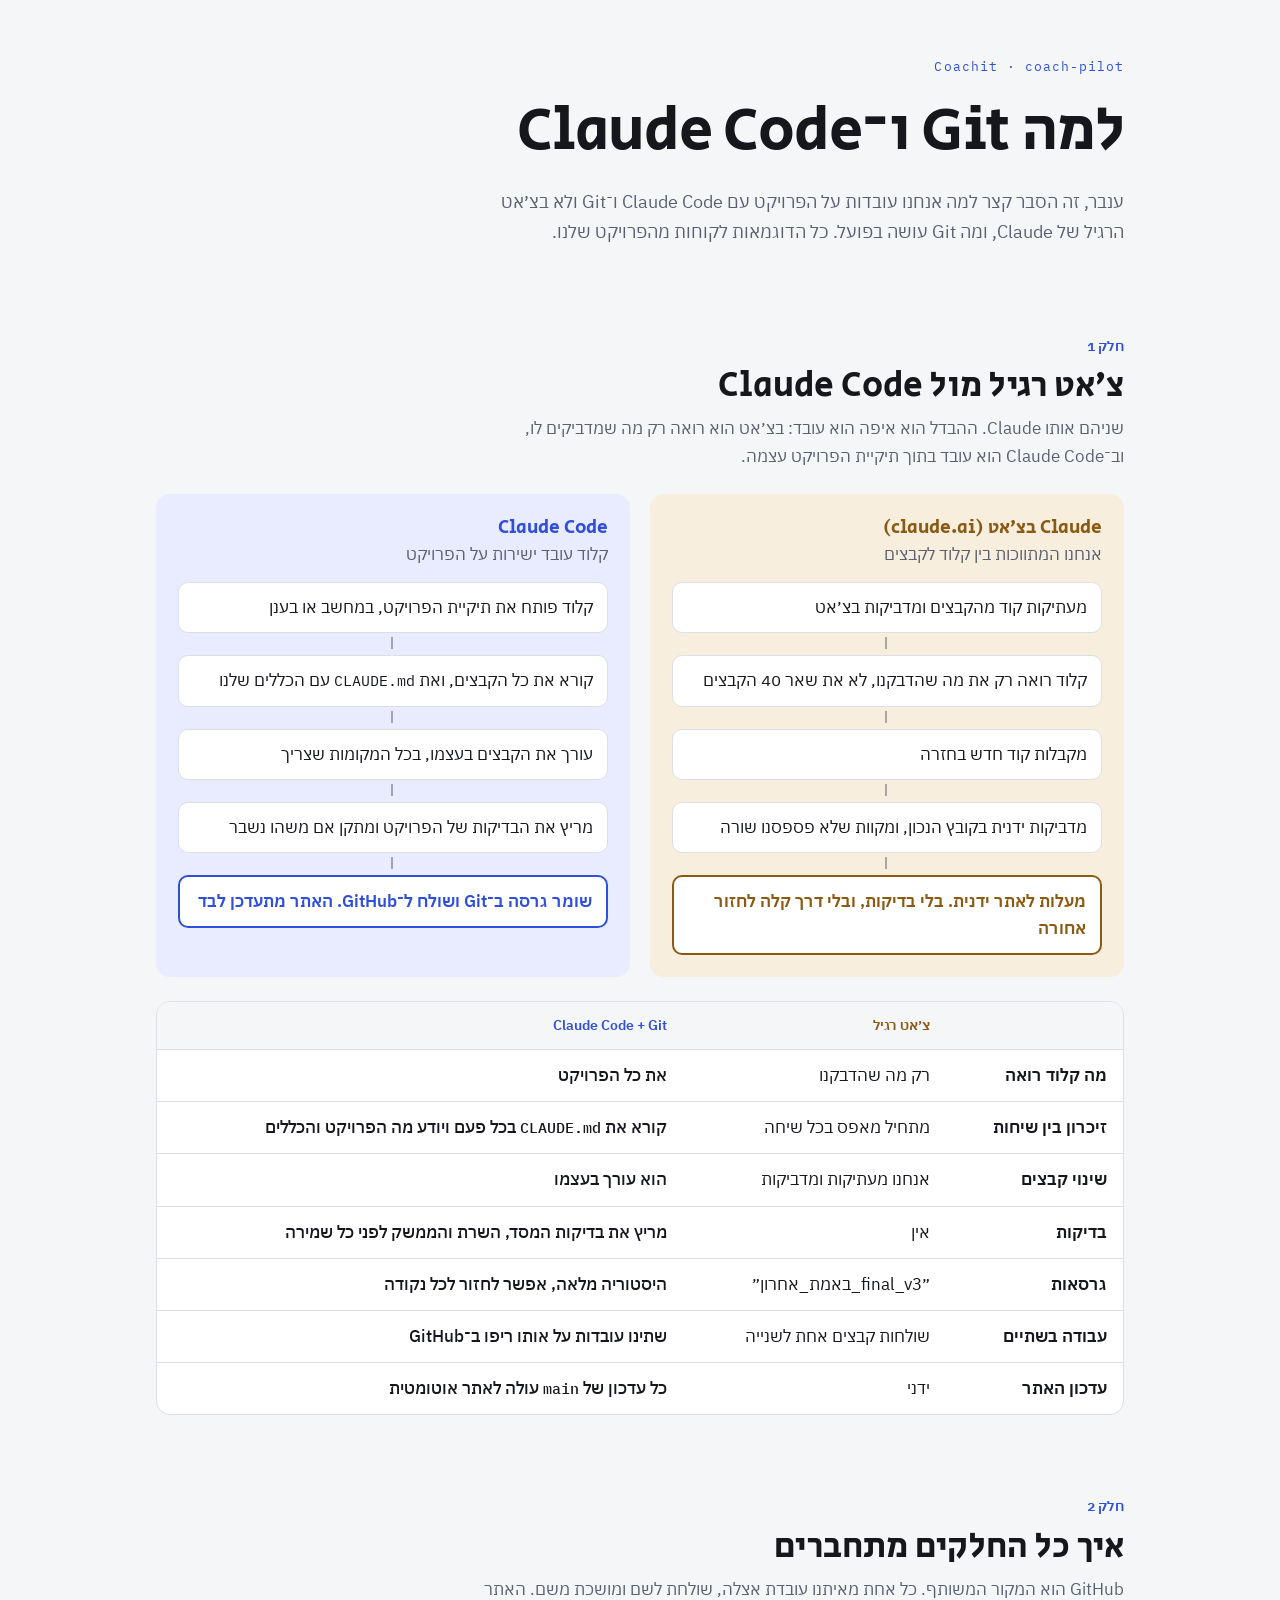
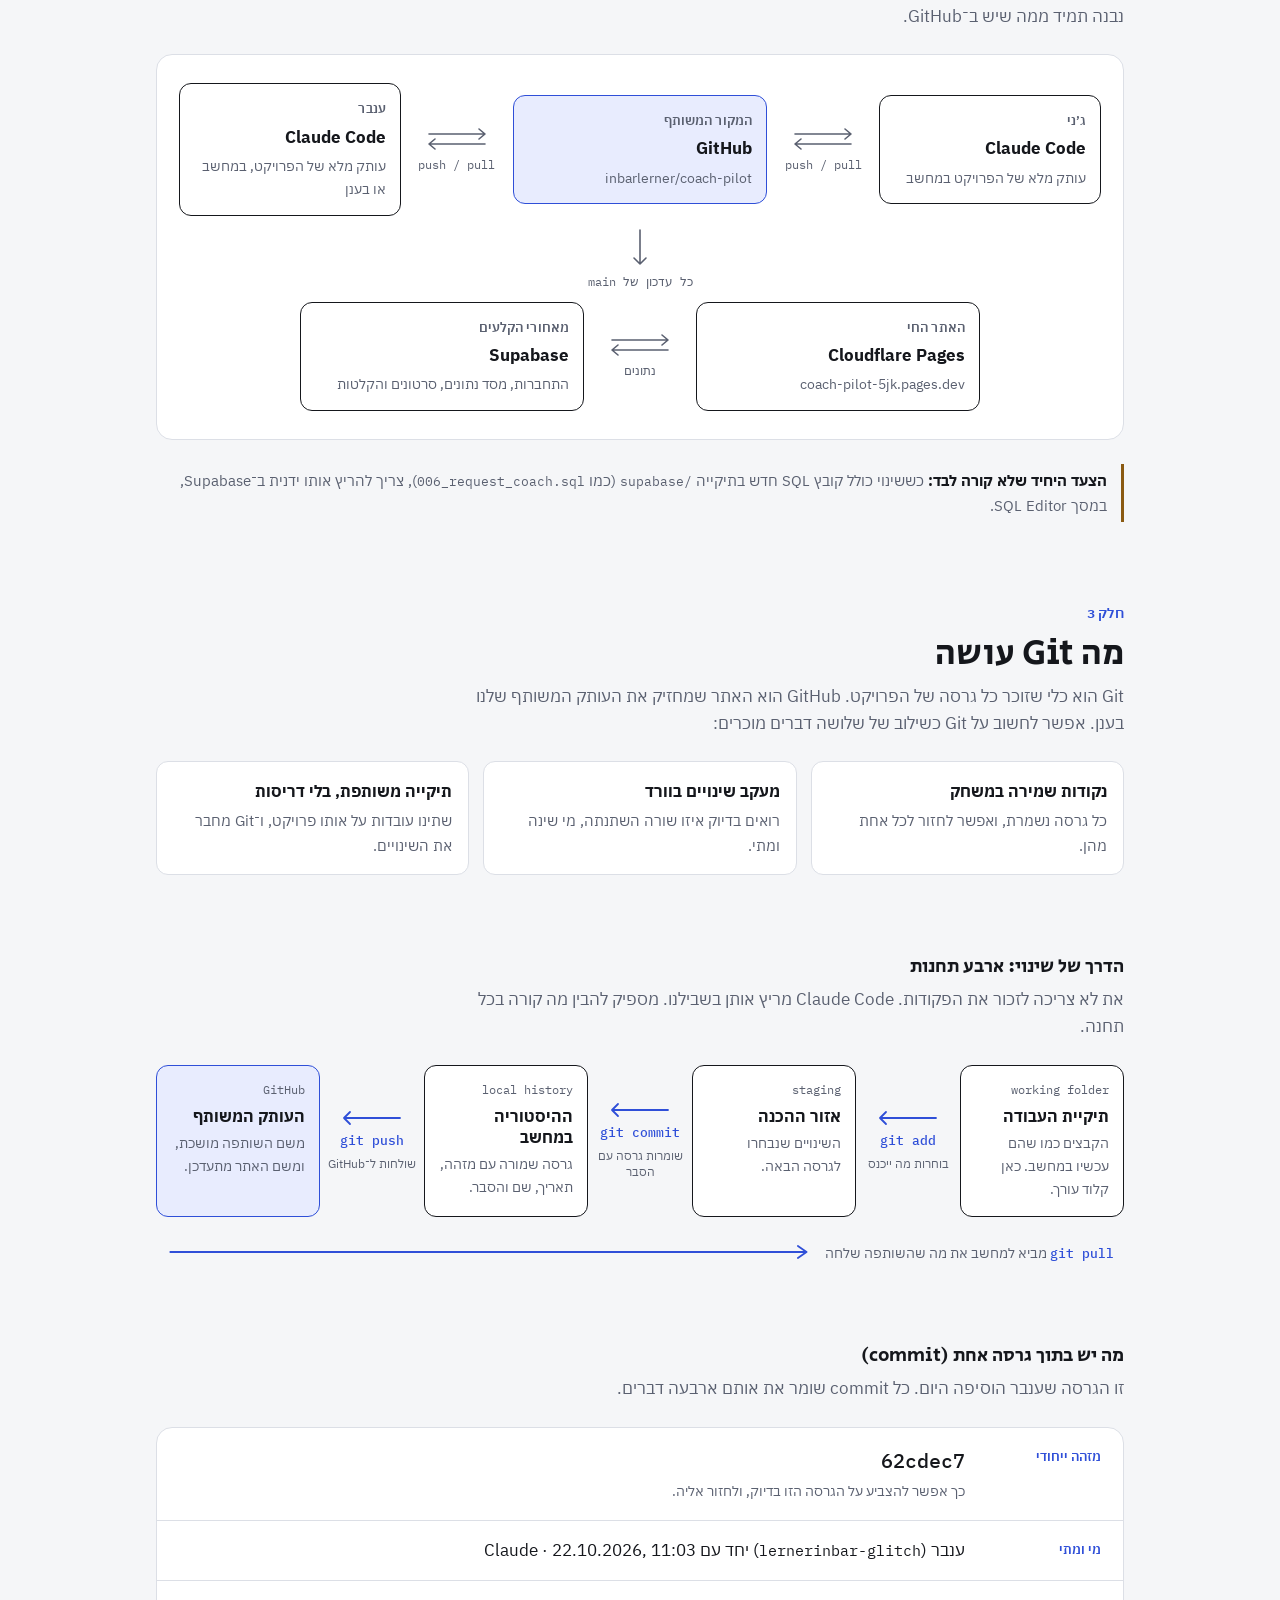
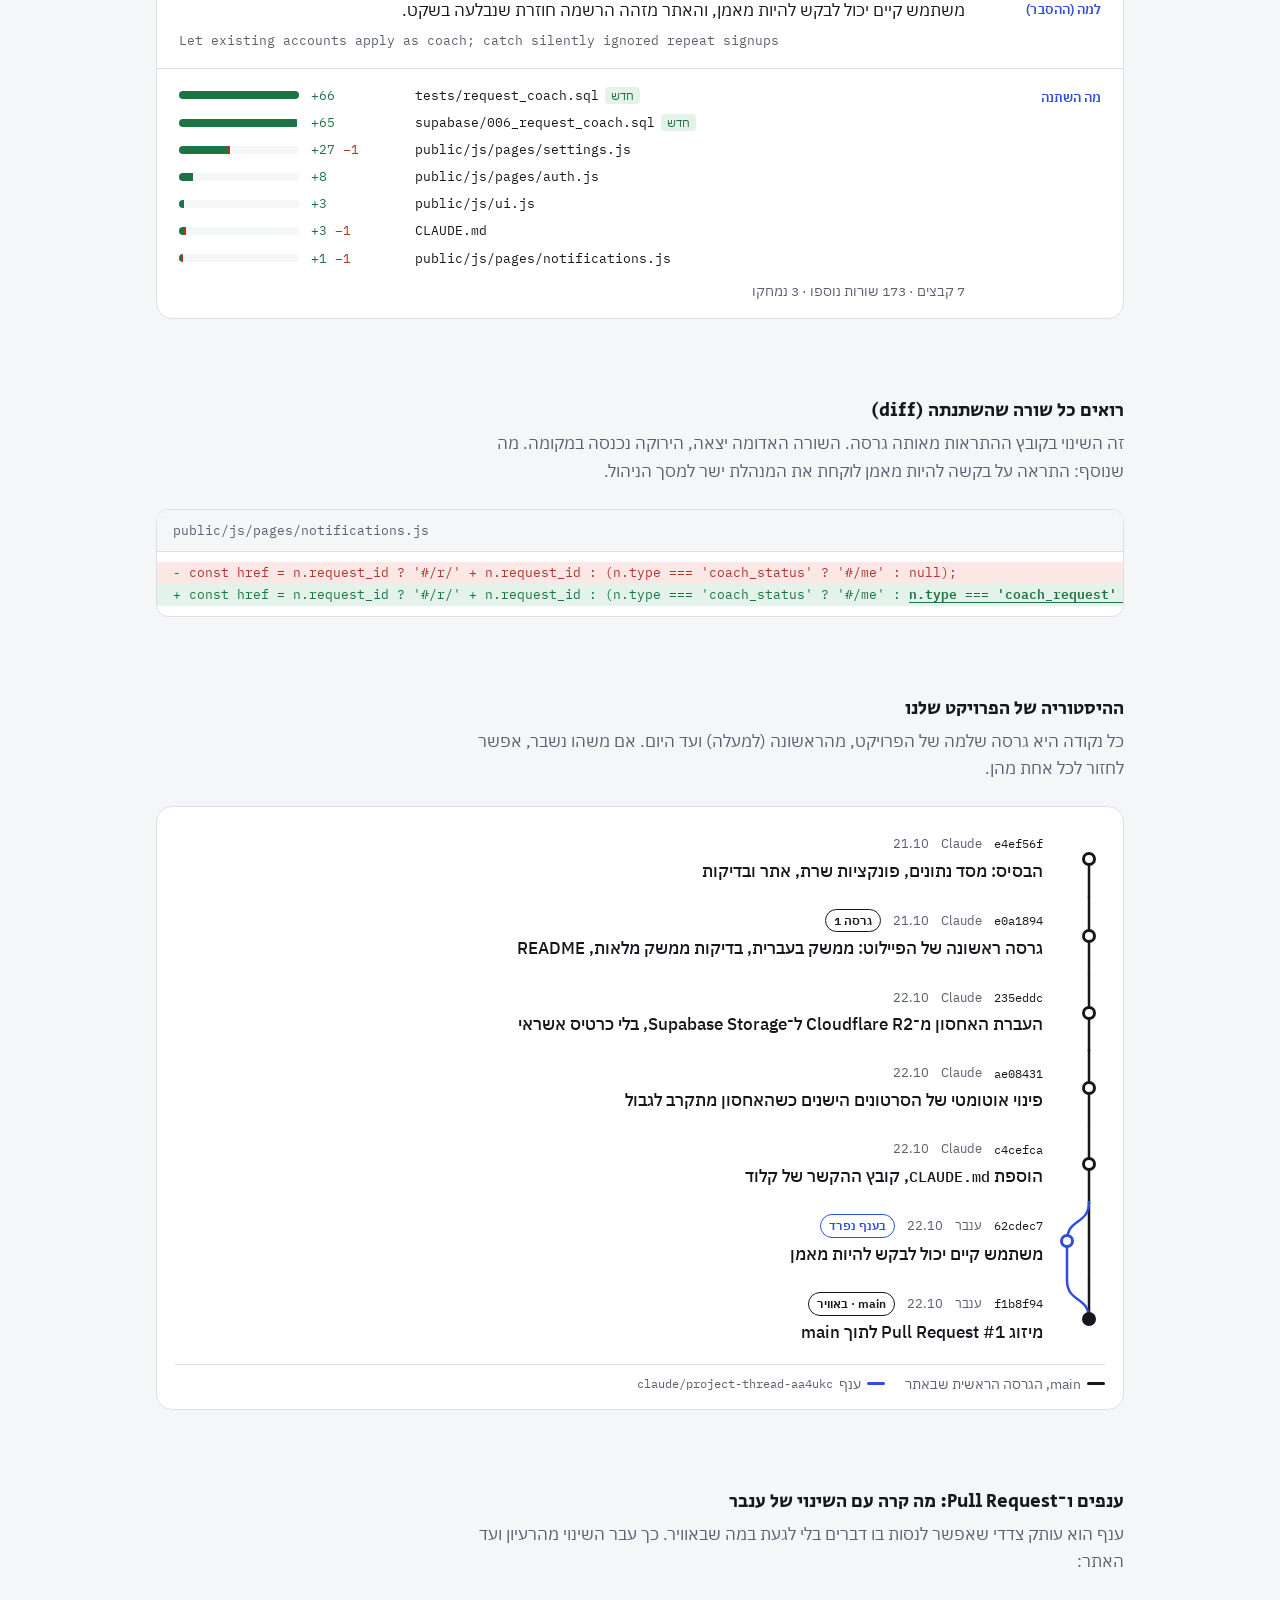
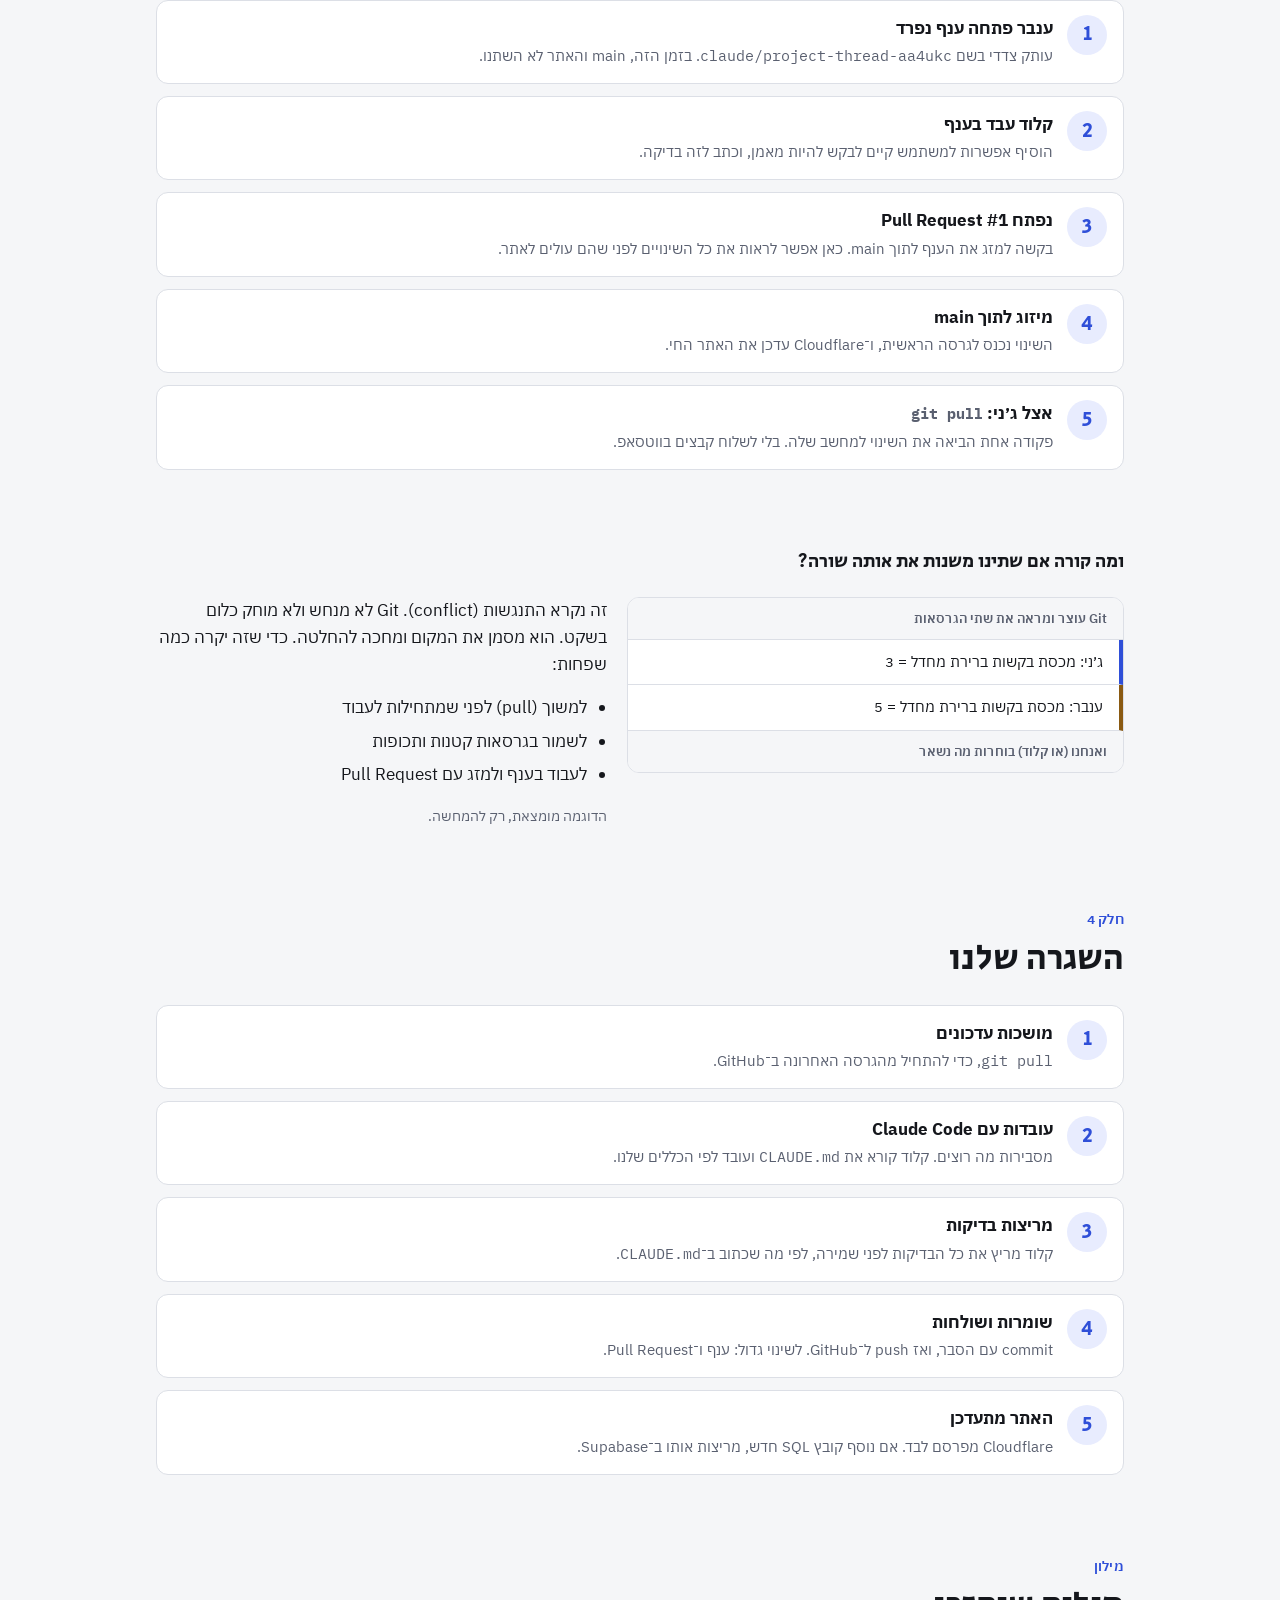
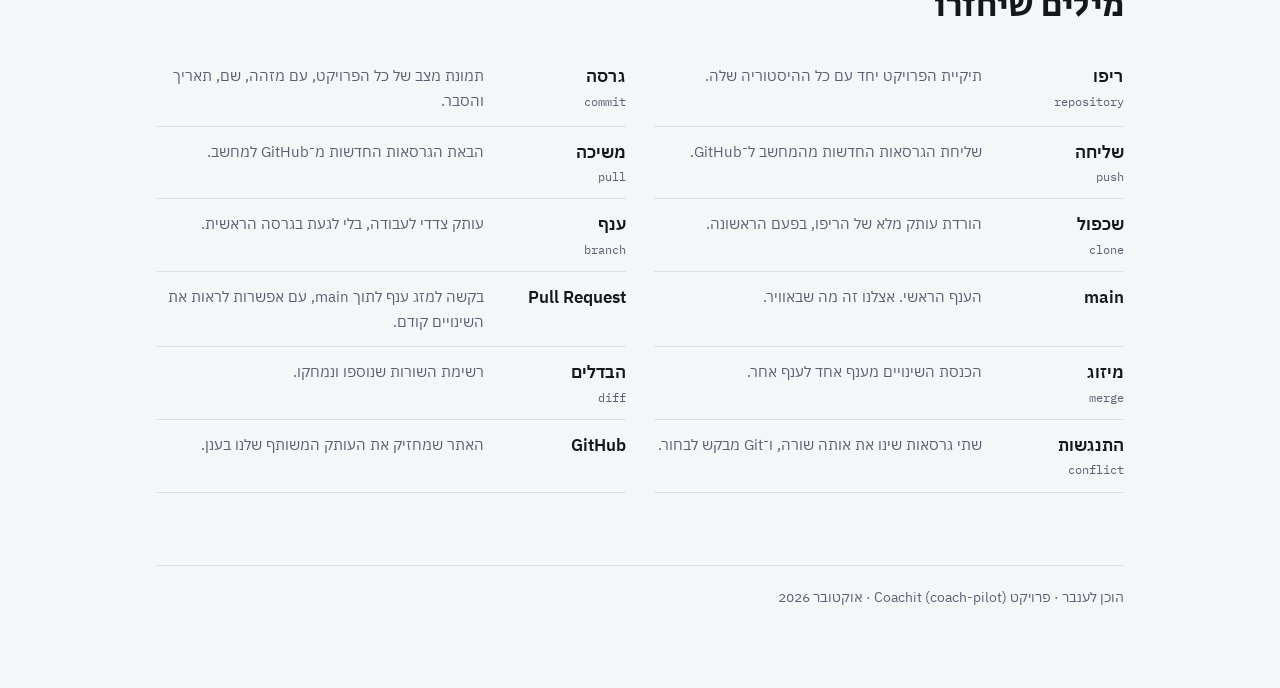
==== commit 450b84e7: "Rename GetPro to Coachit Site title, CLAUDE.md header (keeps "formerly GetPro"), AI coach prompt, AI" ====
--- a/docs/git-for-inbar.html
+++ b/docs/git-for-inbar.html
@@ -8,7 +8,7 @@
 <link rel="preconnect" href="https://fonts.gstatic.com" crossorigin>
 <link rel="stylesheet" href="https://fonts.googleapis.com/css2?family=IBM+Plex+Mono:wght@400;500&family=IBM+Plex+Sans+Hebrew:wght@400;500;600;700&family=Secular+One&display=swap">
 <style>
-/* Layout: one reading column of stacked diagrams. Ink-on-paper like the GetPro UI, one cobalt accent for "the way we work". */
+/* Layout: one reading column of stacked diagrams. Ink-on-paper like the Coachit UI, one cobalt accent for "the way we work". */
 :root {
   --paper: #F5F6F8;
   --surface: #FFFFFF;
@@ -244,7 +244,7 @@
 <div class="wrap">
 
   <header class="hero">
-    <div class="kicker">GetPro · coach-pilot</div>
+    <div class="kicker">Coachit · coach-pilot</div>
     <h1>למה Git ו־Claude Code</h1>
     <p class="lede">ענבר, זה הסבר קצר למה אנחנו עובדות על הפרויקט עם Claude Code ו־Git ולא בצ׳אט הרגיל של Claude, ומה Git עושה בפועל. כל הדוגמאות לקוחות מהפרויקט שלנו.</p>
   </header>
@@ -614,7 +614,7 @@
     </dl>
   </section>
 
-  <footer>הוכן לענבר · פרויקט GetPro (coach-pilot) · אוקטובר 2026</footer>
+  <footer>הוכן לענבר · פרויקט Coachit (coach-pilot) · אוקטובר 2026</footer>
 </div>
 </body>
 </html>
